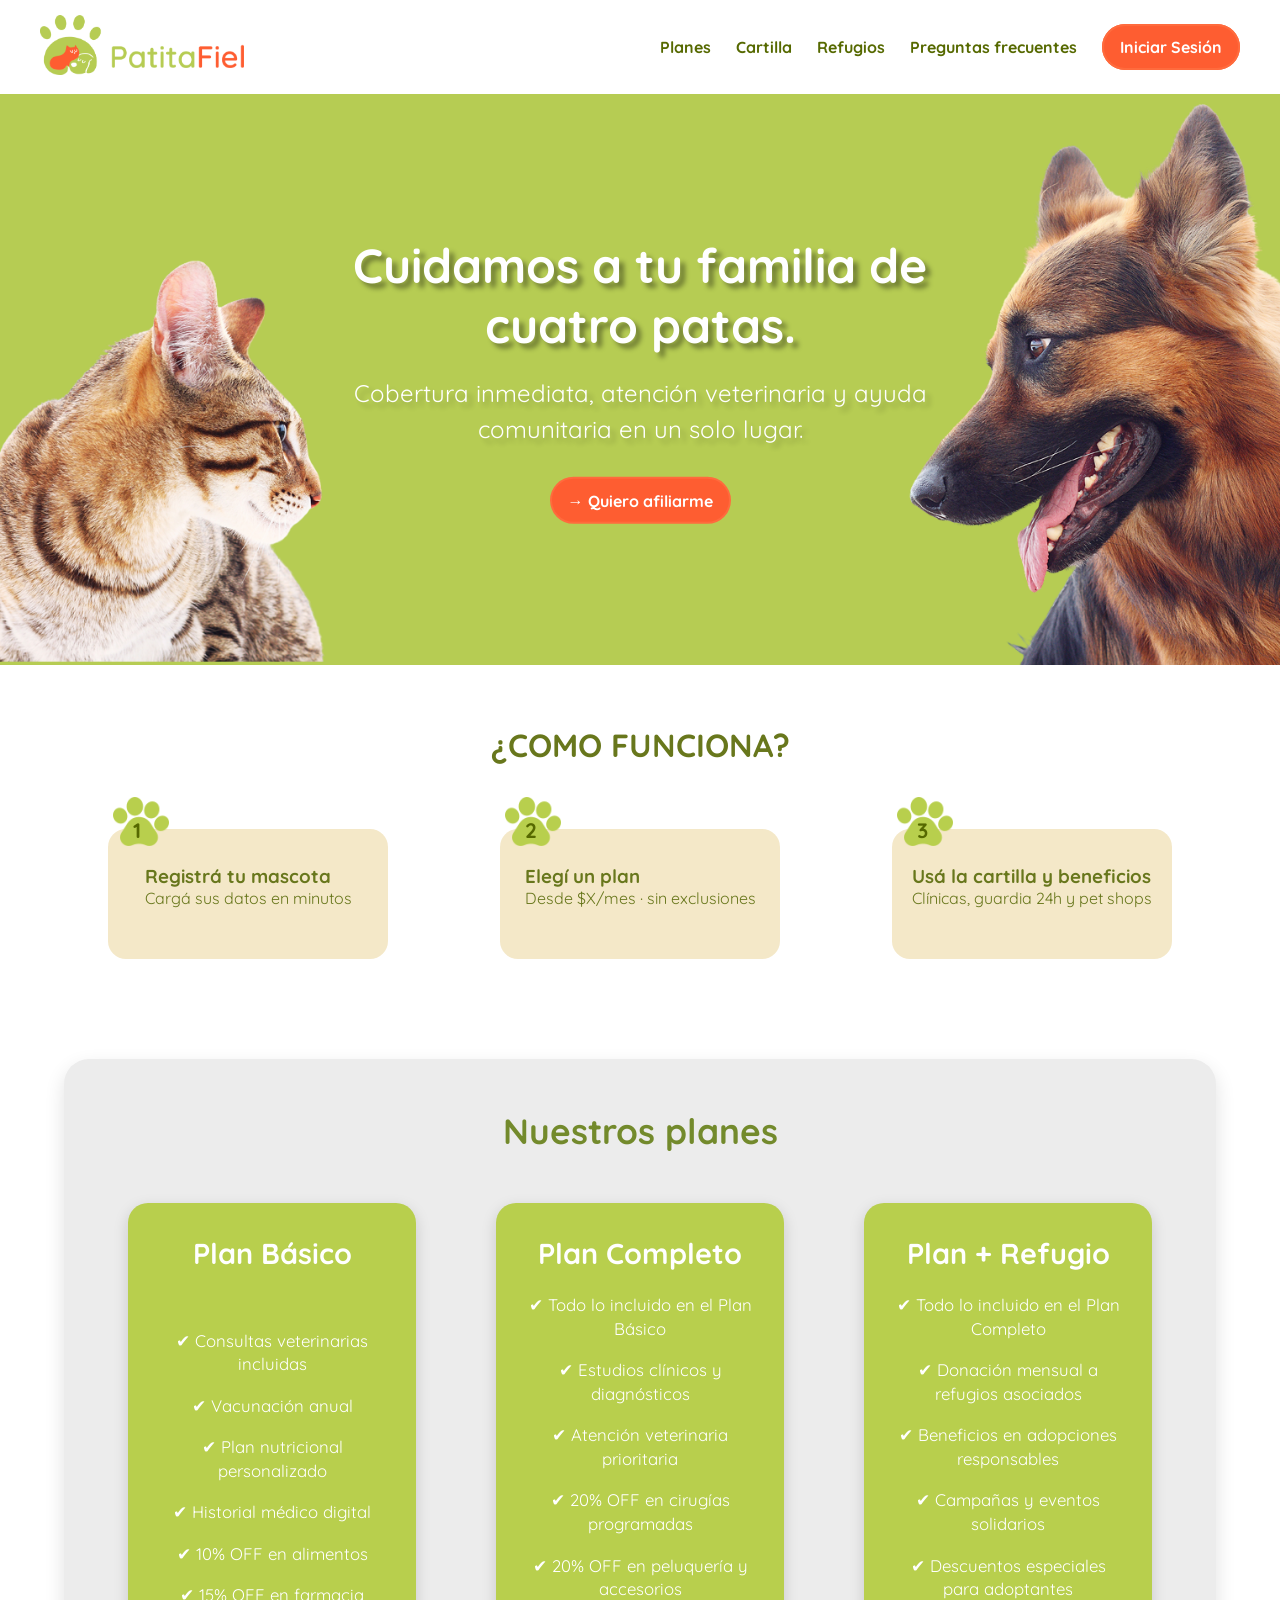
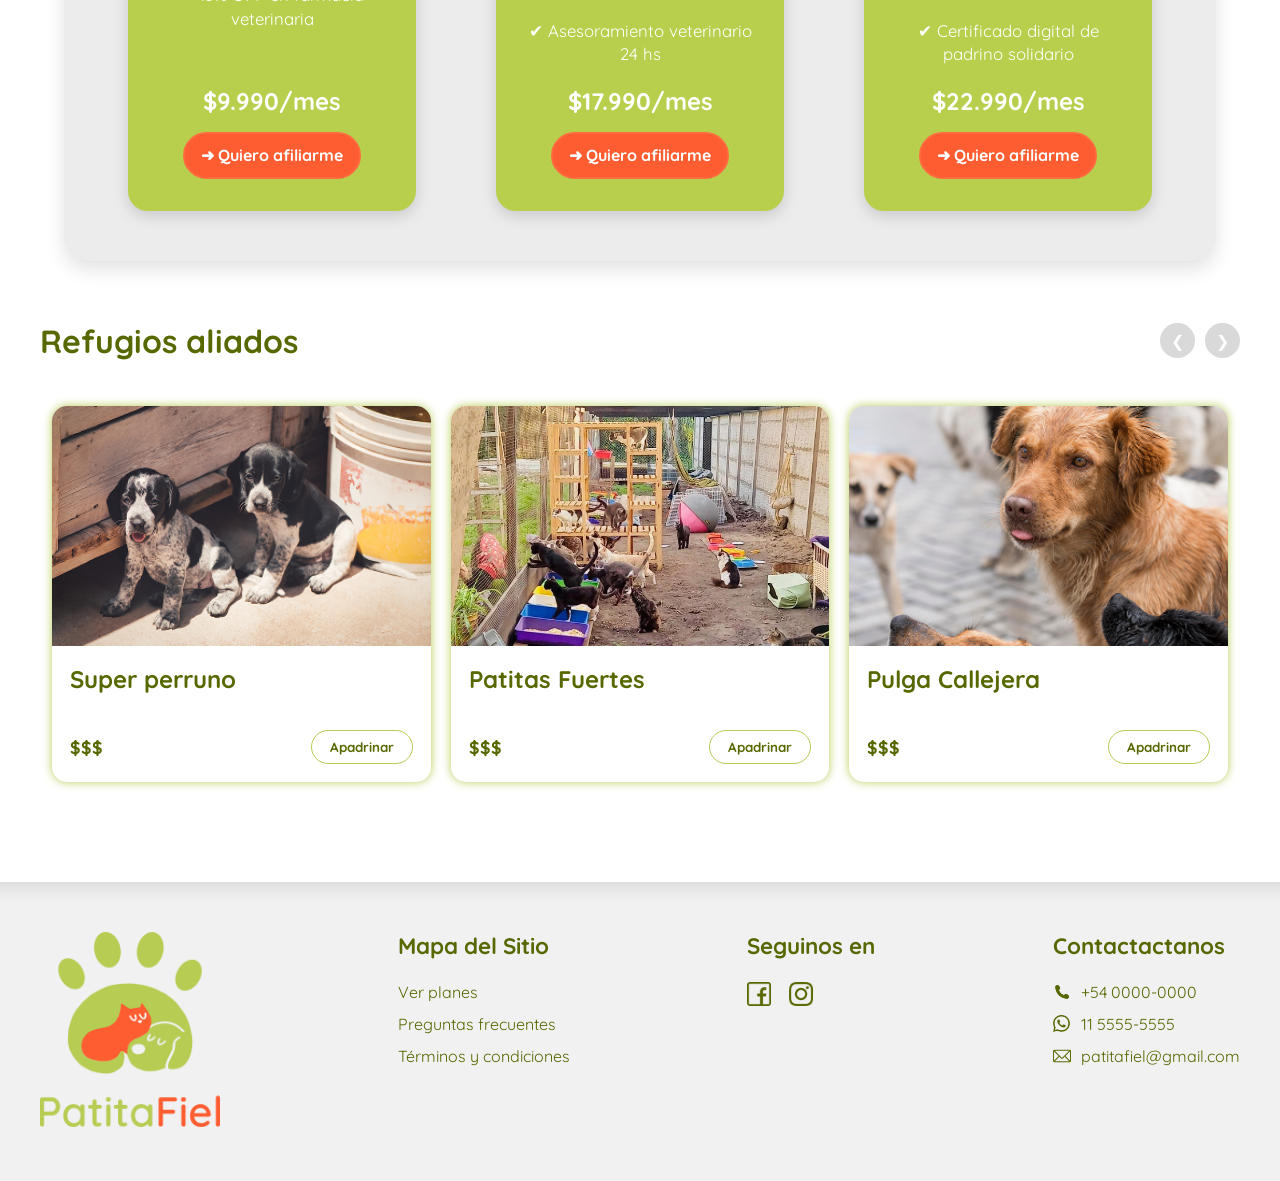
==== index.html @ d2440ea3 "first commit" ====
<!DOCTYPE html>
<html lang="es">

<head>
    <meta charset="UTF-8">
    <meta name="viewport" content="width=device-width, initial-scale=1.0">
    <title>PatitaFiel</title>
    <link rel="stylesheet" href="css/styles.css">
    <link href="https://fonts.googleapis.com/css2?family=Quicksand:wght@300;400;500;600;700&display=swap" rel="stylesheet">
</head>

<body id="top">

    <header>
        <div class="logo">
            <a href="">
                <img src="img/logo/logo-header.png" alt="PatitaFiel">
            </a>
        </div>

        <nav>
            <ul class="seccion-header">
                <li><a href="#">Planes</a></li>
                <li><a href="#">Cartilla</a></li>
                <li><a href="#">Refugios</a></li>
                <li><a href="#">Preguntas frecuentes</a></li>
                <li><a href="#" class="btn-login">Iniciar Sesión</a></li>
            </ul>
        </nav>
    </header>

  <section class="hero">

    <img src="img/fondo-header/Group 39.png" alt="Mascotas" class="hero-img">

    <div class="hero-contenido">
        <h1>
            Cuidamos a tu familia de cuatro patas.
        </h1>

        <p>
           Cobertura inmediata, atención veterinaria y ayuda comunitaria en un solo lugar.
        </p>

        <button class="btn-afiliar">
            → Quiero afiliarme
        </button>
    </div>

    </section>

<section class="funciona">

    <h2>¿COMO FUNCIONA?</h2>

    <div class="cards-funciona">

        <div class="paso">
            <div class="huella-contenedor">
                <img src="img/fondo-header/huella.png" alt="Paso 1" class="huella">
                <span class="numero">1</span>
            </div>

            <div class="card-paso">
                <h3>Registrá tu mascota</h3>
                <p>Cargá sus datos en minutos</p>
            </div>
        </div>

        <div class="paso">
            <div class="huella-contenedor">
                <img src="img/fondo-header/huella.png" alt="Paso 2" class="huella">
                <span class="numero">2</span>
            </div>

            <div class="card-paso">
                <h3>Elegí un plan</h3>
                <p>Desde $X/mes · sin exclusiones</p>
            </div>
        </div>

        <div class="paso">
            <div class="huella-contenedor">
                <img src="img/fondo-header/huella.png" alt="Paso 3" class="huella">
                <span class="numero">3</span>
            </div>

            <div class="card-paso">
                <h3>Usá la cartilla y beneficios</h3>
                <p>Clínicas, guardia 24h y pet shops</p>
            </div>
        </div>

    </div>

</section>

<section class="planes">

    <h2>Nuestros planes</h2>

    <div class="contenedor-planes">

        <div class="plan">
            <h3>Plan Básico</h3>

            <ul>
                <li>✔ Consultas veterinarias incluidas</li>
                <li>✔ Vacunación anual</li>
                <li>✔ Plan nutricional personalizado</li>
                <li>✔ Historial médico digital</li>
                <li>✔ 10% OFF en alimentos</li>
                <li>✔ 15% OFF en farmacia veterinaria</li>
            </ul>
            <div><p class="precio">$9.990/mes</p>
                <button>➜ Quiero afiliarme</button>
            </div>
        </div>

        <div class="plan">
            <h3>Plan Completo</h3>

            <ul>
                <li>✔ Todo lo incluido en el Plan Básico</li>
                <li>✔ Estudios clínicos y diagnósticos</li>
                <li>✔ Atención veterinaria prioritaria</li>
                <li>✔ 20% OFF en cirugías programadas</li>
                <li>✔ 20% OFF en peluquería y accesorios</li>
                <li>✔ Asesoramiento veterinario 24 hs</li>
            </ul>
                <div><p class="precio">$17.990/mes</p>
                <button>➜ Quiero afiliarme</button>
            </div>
        </div>

        <div class="plan">
            <h3>Plan + Refugio</h3>

            <ul>
                <li>✔ Todo lo incluido en el Plan Completo</li>
                <li>✔ Donación mensual a refugios asociados</li>
                <li>✔ Beneficios en adopciones responsables</li>
                <li>✔ Campañas y eventos solidarios</li>
                <li>✔ Descuentos especiales para adoptantes</li>
                <li>✔ Certificado digital de padrino solidario</li>
            </ul>
            <div><p class="precio">$22.990/mes</p>
                <button>➜ Quiero afiliarme</button>
            </div>
        </div>

    </div>

</section>
<section class="refugios">

    <div class="encabezado-refugios">

        <h2>Refugios aliados</h2>

        <div class="flechas">
            <button id="btn-prev">❮</button>
            <button id="btn-next">❯</button>
        </div>

    </div>

    <div class="carousel-container">

        <div class="carousel-track">

            <div class="refugio-card">
                <div class="card-content">
                    <img src="img/refugios/closeup-two-cute-auvergne-pointer-puppies 1.png" alt="Refugio">
                <h4>Super perruno</h4>

                <div class="info">
                    <span>$$$</span>
                    <button>Apadrinar</button>
                </div>
                </div>
                
            </div>

            <div class="refugio-card">
                <div class="card-content"><img src="img/refugios/1689946867727.webp" alt="Refugio">
                <h4>Patitas Fuertes</h4>

                <div class="info">
                    <span>$$$</span>
                    <button>Apadrinar</button>
                </div>
                </div>
            </div>

            <div class="refugio-card">
                <div class="card-content">
                    <img src="img/refugios/lots-cute-rescue-dogs-shelter-waiting-be-adopted 1.png" alt="Refugio">
                <h4>Pulga Callejera</h4>

                <div class="info">
                    <span>$$$</span>
                    <button>Apadrinar</button>
                </div>
                </div>
                
            </div>

            <div class="refugio-card">
                <div class="card-content">
                    <img src="img/refugios/smiley-woman-playing-with-dog-up-adoption 1.png" alt="Refugio">
                <h4>Amor animal</h4>

                <div class="info">
                    <span>$$$</span>
                    <button>Apadrinar</button>
                </div>
                </div>
            </div>

            <div class="refugio-card">
                <div class="card-content">
                    <img src="img/refugios/smiley-woman-spending-time-with-cute-rescue-dogs-shelter 1.png" alt="Refugio">
                <h4>Colitas al rescate</h4>

                <div class="info">
                    <span>$$$</span>
                    <button>Apadrinar</button>
                </div>
                </div>
                
            </div>
        </div>

    </div>

</section>

   <footer class="footer">

    <div class="footer-container">

        <div class="footer-logo">
            <a href="#top">
            <img src="img/logo/logo-footer.png" alt="PatitaFiel">
            </a> 
        </div>

        <div class="footer-col">
            <h4>Mapa del Sitio</h4>

            <a href="#planes">Ver planes</a>
            <a href="#preguntas">Preguntas frecuentes</a>
            <a href="#terminos">Términos y condiciones</a>
        </div>

        <div class="footer-col">
            <h4>Seguinos en</h4>

            <div class="redes">

                <a href="https://www.facebook.com/?locale=es_LA">
                    <img src="img/iconos/facebook.png" alt="Facebook">
                </a>

                <a href="https://www.instagram.com/">
                    <img src="img/iconos/instagram.png" alt="Instagram">
                </a>

            </div>
        </div>

        <div class="footer-col">
            <h4>Contactactanos</h4>

            <div class="contacto-item">
                <img src="img/iconos/llamar.png" alt="Teléfono">
                <span>+54 0000-0000</span>
            </div>

            <div class="contacto-item">
                <img src="img/iconos/whatsapp.png" alt="Celular">
                <span>11 5555-5555</span>
            </div>

            <div class="contacto-item">
                <img src="img/iconos/correo-electronico.png" alt="Correo">
                <span>patitafiel@gmail.com</span>
            </div>

        </div>

    </div>

</footer>

    <script src="js/script.js"></script>
</body>
</body>

</html>
---- css/styles.css ----
*{
    margin:0;
    padding:0;
    box-sizing:border-box;
    color: #68771C;
    font-family: Quicksand, sans-serif;
}

html{
    scroll-behavior:smooth;
}

body{
    background:#FFFFFF;
}

header{
    background:white;
    display:flex;
    justify-content:space-between;
    align-items:center;
    padding:15px 40px;
}

.logo img{
    height:60px;
}

nav ul{
    display:flex;
    list-style:none;
    gap:25px;
    align-items:center;
}

nav a{
    text-decoration:none;
    color:#566900;
    font-size:1em;
    font-weight: bold;
}

.seccion-header{
    display: flex;
}

.btn-login{
    background:#FE5D31;
    color:white;
    padding: 0.7em 1em;
    border-radius: 5em;
    font-weight: bold;
    border: 2px solid #FF6B3D;
    transition: all 0.3s ease;
}

.btn-login:hover{
    background-color: #FFF2D4;
    color: #566900;
    border: 2px solid #FFF2D4;
    box-shadow: 0 0 15px #566900;
    padding: 0.7em 1em;
    border-radius: 5em;
    transform: translateY(-2px);
}

/* HERO */

.hero{
    position: relative;
    background-color: #B6CC53;
}

.hero-img{
    width: 100%;
    display: block;
    max-height: 37em;
    object-fit: cover;
}

.hero-contenido{
    position: absolute;
    top: 50%;
    left: 50%;
    transform: translate(-50%, -50%);
    text-align: center;
    max-width: 650px;
    width: 100%;
}

.hero-contenido h1{
    color: #FFFFFF;
    font-size: 3em;
    margin-bottom: 20px;
    text-shadow: 5px 5px 5px rgba(0,0,0,0.4);
}

.hero-contenido p{
    color: #FFFFFF;
    margin-bottom: 30px;
    line-height: 1.5;
    font-size: 1.5em;
    text-shadow: 5px 5px 5px rgba(0,0,0,0.2);
}

.btn-afiliar{
    border: none;
    cursor: pointer;    
    background: #FE5D31;
    color: white;
    padding: 0.7em 1em;
    border-radius: 5em;
    font-weight: bold;
    font-size: 1em;
    border: 2px solid #FF6B3D;
    transition: all 0.3s ease;
}

.btn-afiliar:hover{
    background-color: #FFF2D4;
    color: #566900;
    border: 2px solid #FFF2D4;
    box-shadow: 0 0 15px #566900;
    padding: 0.7em 1em;
    border-radius: 5em;
    transform: translateY(-2px);
}

/* FUNCIONA */

.funciona{
    text-align:center;
    padding:60px 0;
}

.funciona h2{
    color:#68771C;
    font-size: 2em;
    margin-bottom:2em;
}

.cards-funciona{
    display: flex;
    gap: 7em;
    justify-content: center;
}

.paso{
    position:relative;
    width:280px;
}

.card-paso{
    background: #F4E8C8;
    border-radius: 18px;
    padding: 35px 20px 25px;
    text-align: left;
    display: flex;
    min-height: 130px;
    flex-wrap: wrap;
    align-content: center;
    flex-direction: column;
}

.huella-contenedor{
    position:absolute;
    top:-32px;
    left:5px;
}

.huella{
    width: 3.5em;
    display:block;
}

.numero{
    color: #566900;
    position: absolute;
    top: 20px;
    left: 20px;
    font-weight: 700;
    font-size: 21px
}

/* PLANES */

.planes{
    background:#ececec;
    width:90%;
    max-width:1500px;
    margin:40px auto;
    padding:50px;
    border-radius:25px;
    text-align:center;

    box-shadow:0 8px 20px rgba(0,0,0,.12);
}

.planes h2{
    color:#738a2c;
    font-size:2.2rem;
    margin-bottom:50px;
}

.contenedor-planes{
    display:flex;
    justify-content:center;
    align-items:flex-start;
    gap:80px;
    flex-wrap:wrap;
}

.plan{
    background:#b8cf4d;
    width:18em;
    height:38em;
    padding:2em;
    border-radius:20px;
    display:flex;
    flex-direction:column;
    justify-content:space-between;
    align-items:center;
    transition:all .3s ease;
    box-shadow:0 5px 15px rgba(0,0,0,.15);
}

.plan:hover{
    transform:translateY(-10px) scale(1.05);

    box-shadow:0 15px 25px rgba(0,0,0,.25);
}

.plan h3{
    color:white;
    font-size:1.8rem;
    margin-bottom:20px;
}

.plan ul{
    list-style:none;
    padding:0;
    margin:0;
}

.plan li{
    color:white;
    font-size:1.05rem;
    margin-bottom:18px;
    line-height:1.4;
}

.precio{
    color:white;
    font-size:1.5em;
    font-weight:bold;
}


.plan button{
    border: none;
    cursor: pointer;    
    background: #FE5D31;
    color: white;
    padding: 0.7em 1em;
    border-radius: 5em;
    font-weight: bold;
    font-size: 1em;
    border: 2px solid #FF6B3D;
    transition: all 0.3s ease;
    margin-top: 1em;
}

.plan button:hover{
    background-color: #FFF2D4;
    color: #566900;
    border: 2px solid #FFF2D4;
    box-shadow: 0 0 15px #566900;
    padding: 0.7em 1em;
    border-radius: 5em;
    transform: translateY(-2px);
}

/* REFUGIOS */

.refugios{
    width:1200px;
    margin:60px auto;
}

.encabezado-refugios{
    display:flex;
    justify-content:space-between;
    align-items:center;
    margin-bottom:25px;
}

.encabezado-refugios h2{
    color:#566900;
    font-size:2rem;
    margin:0;
}

.flechas{
    display:flex;
    gap:10px;
}

.flechas button{
    width:35px;
    height:35px;
    border:none;
    border-radius:50%;
    cursor:pointer;
    font-size:16px;
    background:#d9d9d9;
    color:white;
    transition:all .3s ease;
}

.flechas button:hover{
    background:#FE5D31;
}

.carousel-container{
    width:100%;
    overflow:hidden;
    padding:20px 12px;
}

.carousel-track{
    display:flex;
    gap:20px;
    transition:transform .4s ease;
}

.refugio-card{
    flex:0 0 calc((100% - 40px) / 3);
    background:white;
    border-radius:15px;
    overflow:hidden;
    box-shadow:0 0px 10px #B6CC53;
    transition:transform .3s ease,box-shadow .3s ease;
}

.refugio-card:hover{
    transform:translateY(-10px);
    box-shadow:0 0px 15px #566900;
}

.refugio-card img{
    width:100%;
    height:240px;
    object-fit:cover;
    display:block;
}

.refugio-card h4{
    color:#566900;
    padding:18px;
    font-size:1.5rem;
    margin:0;
}

.info{
    display:flex;
    justify-content:space-between;
    align-items:center;
    padding:18px;
}

.info span{
    color:#566900;
    font-weight:bold;
    font-size:1.1rem;
}

.info button{
    border:1px solid #B6CC53;
    background:white;
    color:#566900;
    padding:8px 18px;
    border-radius:20px;
    cursor:pointer;
    transition:.3s ease;
    font-weight: bold;
}

.info button:hover{
    background:#B6CC53;
    color:white;
}
/* FOOTER */

.footer{
    position:relative;
    background:#F1F1F1;
    padding:50px 0;
    margin-top:80px;
}

.footer::before{
    content:"";
    position:absolute;
    top:0;
    left:0;
    width:100%;
    height:20px;

    background:linear-gradient(
        to bottom,
        rgba(0,0,0,.08),
        rgba(0,0,0,.03),
        transparent
    );
}

.footer-container{
    width:1200px;
    margin:0 auto;

    display:flex;
    justify-content:space-between;
    align-items:flex-start;
}

.footer-logo img{
    width:180px;
    height:auto;
}

.footer-col{
    display:flex;
    flex-direction:column;
    gap:12px;
}

.footer-col h4{
    color:#566900;
    font-size:1.4rem;
    margin-bottom:10px;
}

.footer-col a{
    text-decoration:none;
    color:#566900;
    font-size:1rem;
    transition:.3s;
}

.footer-col a:hover{
    color:#FE5D31;
}

.redes{
    display:flex;
    align-items:center;
    gap:18px;
}

.redes img{
    width:24px;
    height:24px;
    object-fit:contain;
    transition:.3s;
}

.redes img:hover{
    transform:scale(1.1);
}

.contacto-item{
    display:flex;
    align-items:center;
    gap:10px;
}

.contacto-item img{
    width:18px;
    height:18px;
    object-fit:contain;
}

.contacto-item span{
    color:#566900;
    font-size:1rem;
}
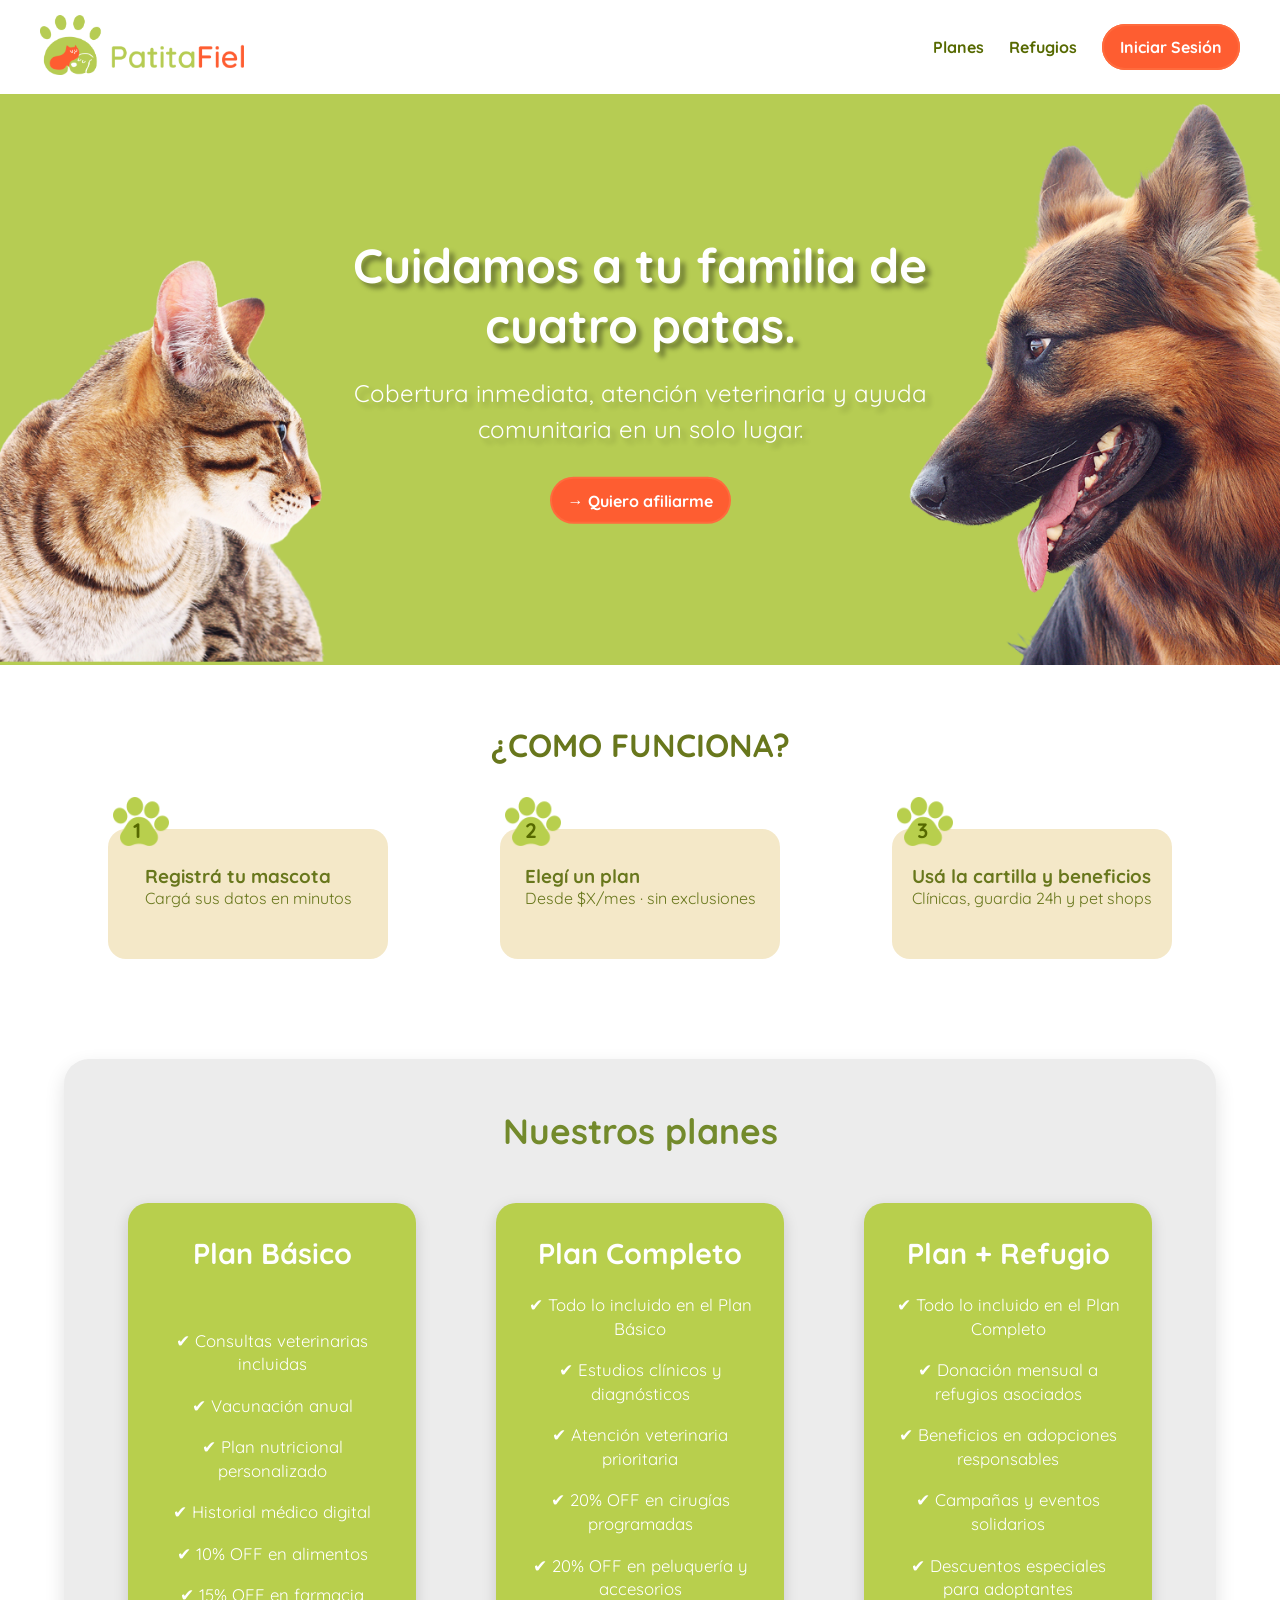
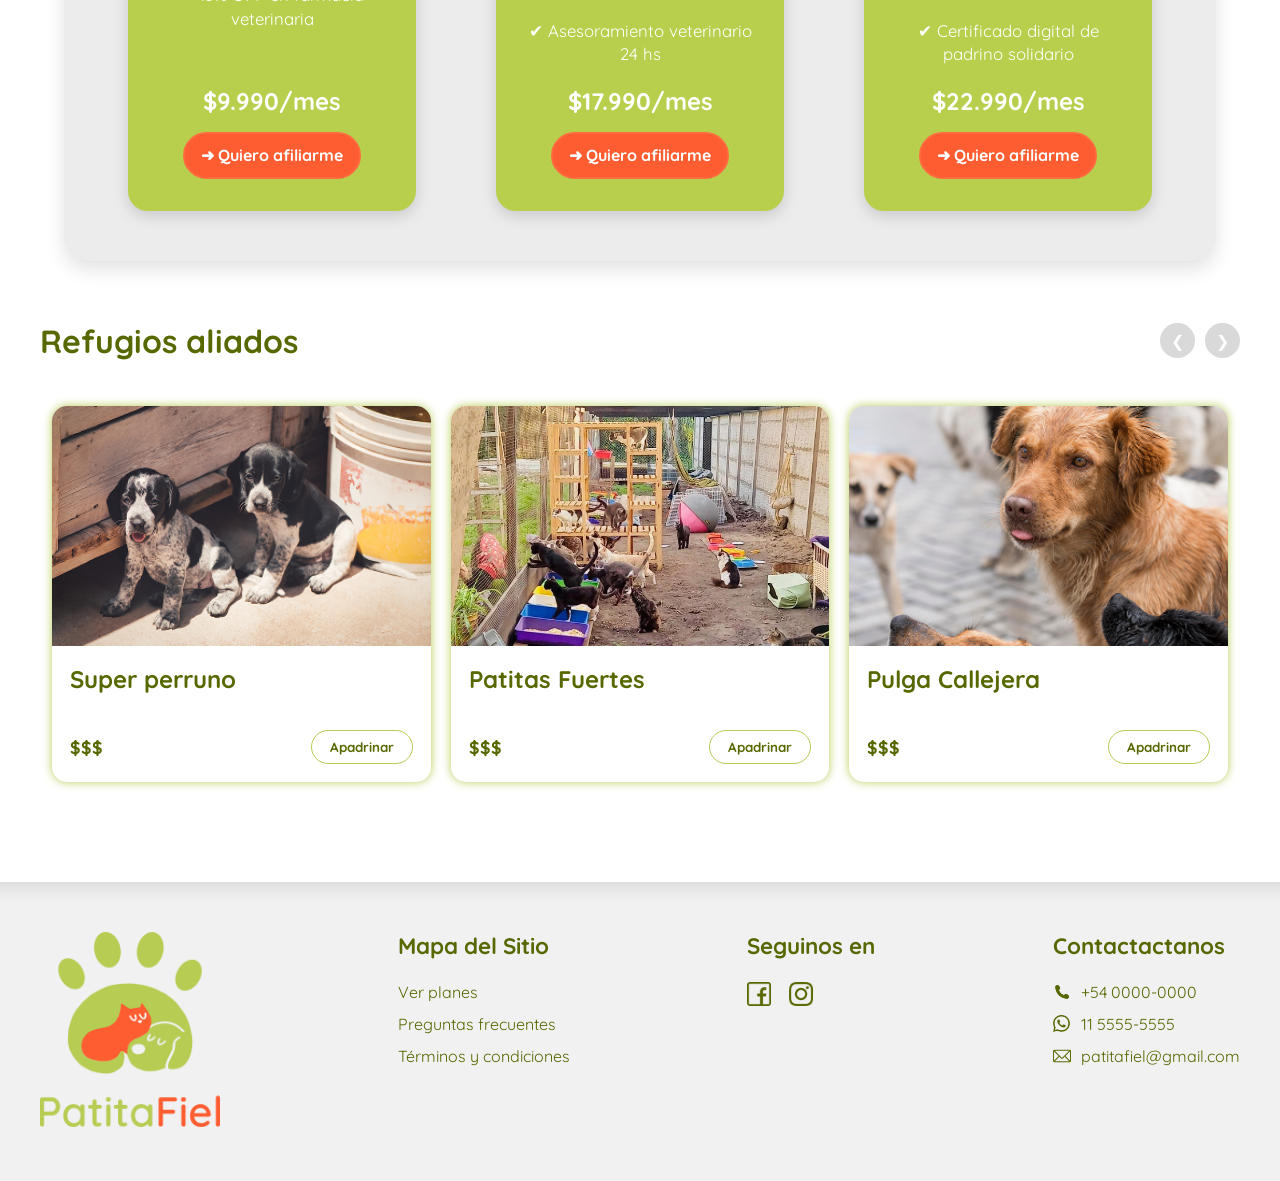
==== commit 7b0b1e12: "Panel personal Se hizo toda la vista de panel personal" ====
--- a/index.html
+++ b/index.html
@@ -13,7 +13,7 @@
 
     <header>
         <div class="logo">
-            <a href="">
+            <a href="index.html">
                 <img src="img/logo/logo-header.png" alt="PatitaFiel">
             </a>
         </div>
@@ -21,9 +21,7 @@
         <nav>
             <ul class="seccion-header">
                 <li><a href="#">Planes</a></li>
-                <li><a href="#">Cartilla</a></li>
                 <li><a href="#">Refugios</a></li>
-                <li><a href="#">Preguntas frecuentes</a></li>
                 <li><a href="#" class="btn-login">Iniciar Sesión</a></li>
             </ul>
         </nav>
--- a/css/styles.css
+++ b/css/styles.css
@@ -40,6 +40,10 @@
     font-weight: bold;
 }
 
+nav a:hover{
+    color: #FF6B3D;
+}
+
 .seccion-header{
     display: flex;
 }
@@ -55,13 +59,10 @@
 }
 
 .btn-login:hover{
-    background-color: #FFF2D4;
-    color: #566900;
-    border: 2px solid #FFF2D4;
-    box-shadow: 0 0 15px #566900;
-    padding: 0.7em 1em;
-    border-radius: 5em;
-    transform: translateY(-2px);
+    transform:translateY(-2px);
+    box-shadow:0 0 15px #FF6B3D;
+    color: white;
+
 }
 
 /* HERO */
@@ -117,13 +118,8 @@
 }
 
 .btn-afiliar:hover{
-    background-color: #FFF2D4;
-    color: #566900;
-    border: 2px solid #FFF2D4;
-    box-shadow: 0 0 15px #566900;
-    padding: 0.7em 1em;
-    border-radius: 5em;
     transform: translateY(-2px);
+    box-shadow:0 0 15px #FF6B3D;
 }
 
 /* FUNCIONA */
@@ -271,13 +267,8 @@
 }
 
 .plan button:hover{
-    background-color: #FFF2D4;
-    color: #566900;
-    border: 2px solid #FFF2D4;
-    box-shadow: 0 0 15px #566900;
-    padding: 0.7em 1em;
-    border-radius: 5em;
-    transform: translateY(-2px);
+    transform:translateY(-2px);
+    box-shadow:0 0 15px #FF6B3D;
 }
 
 /* REFUGIOS */
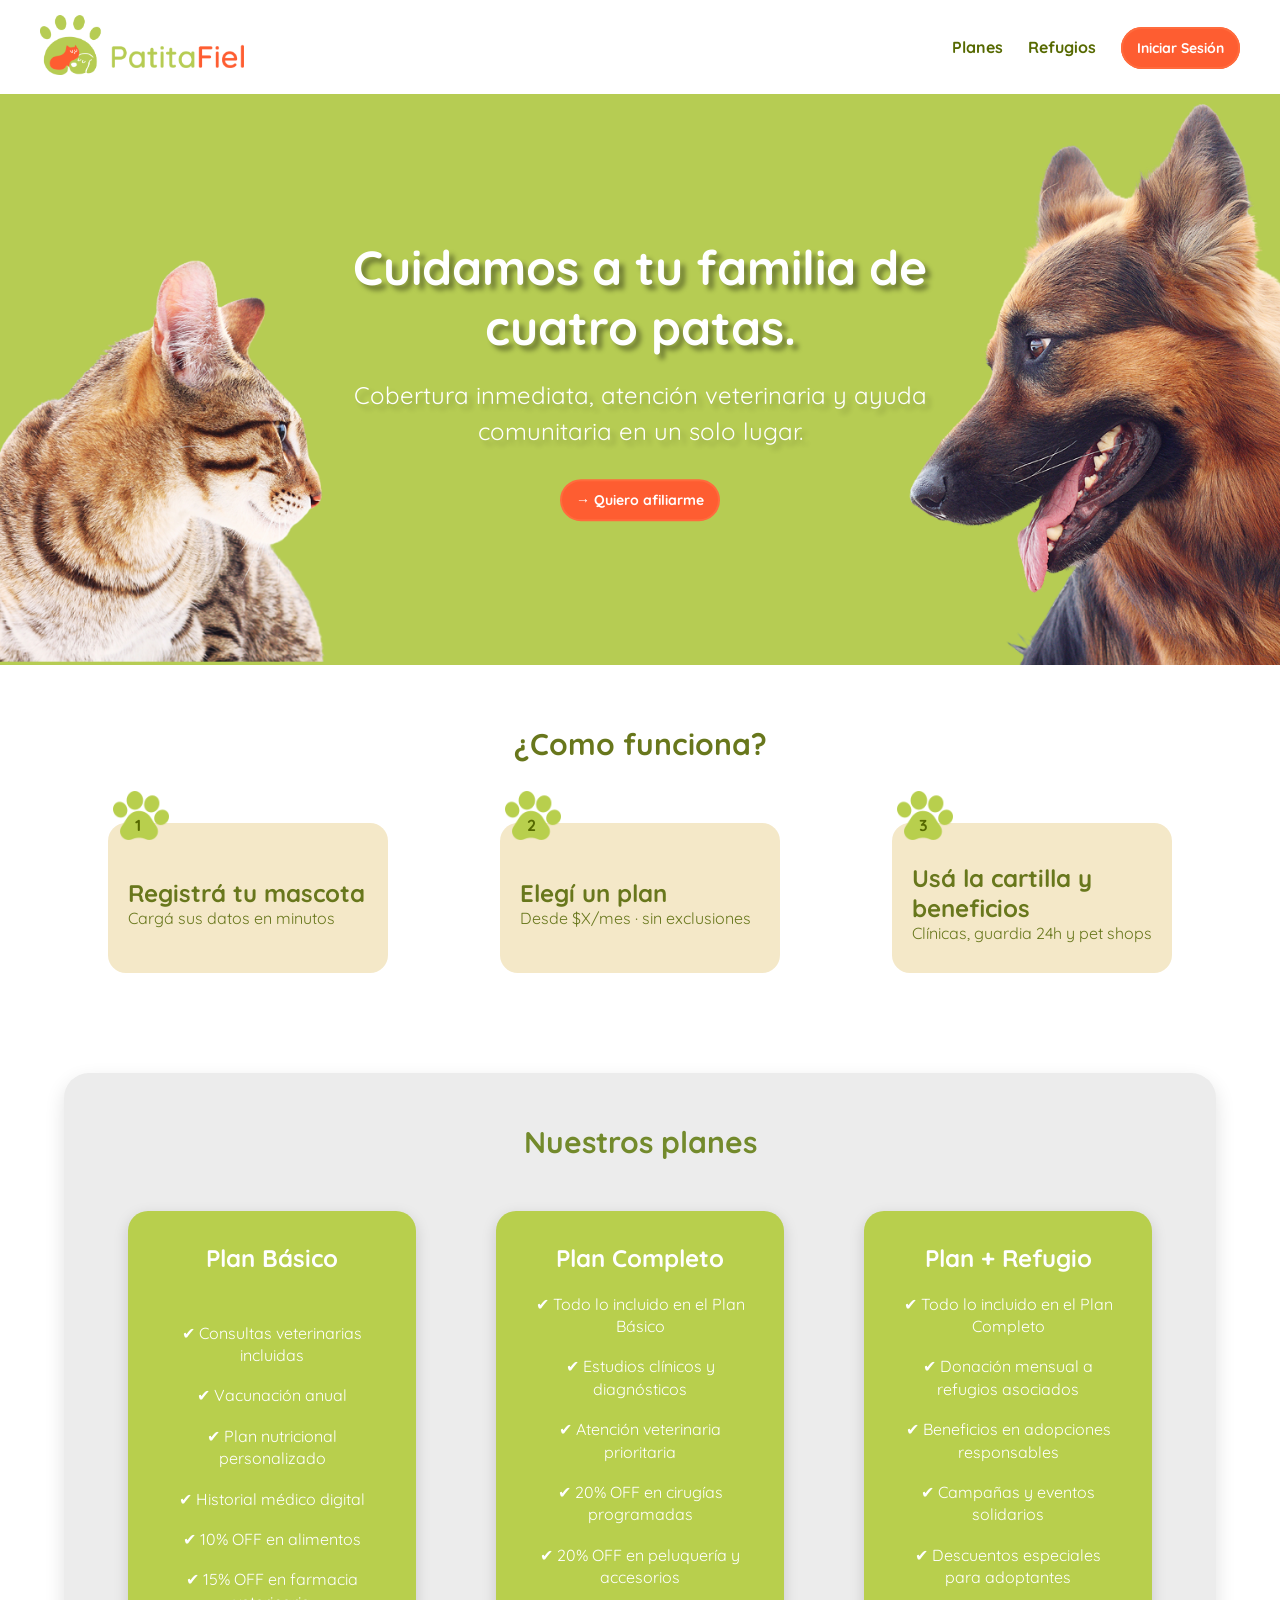
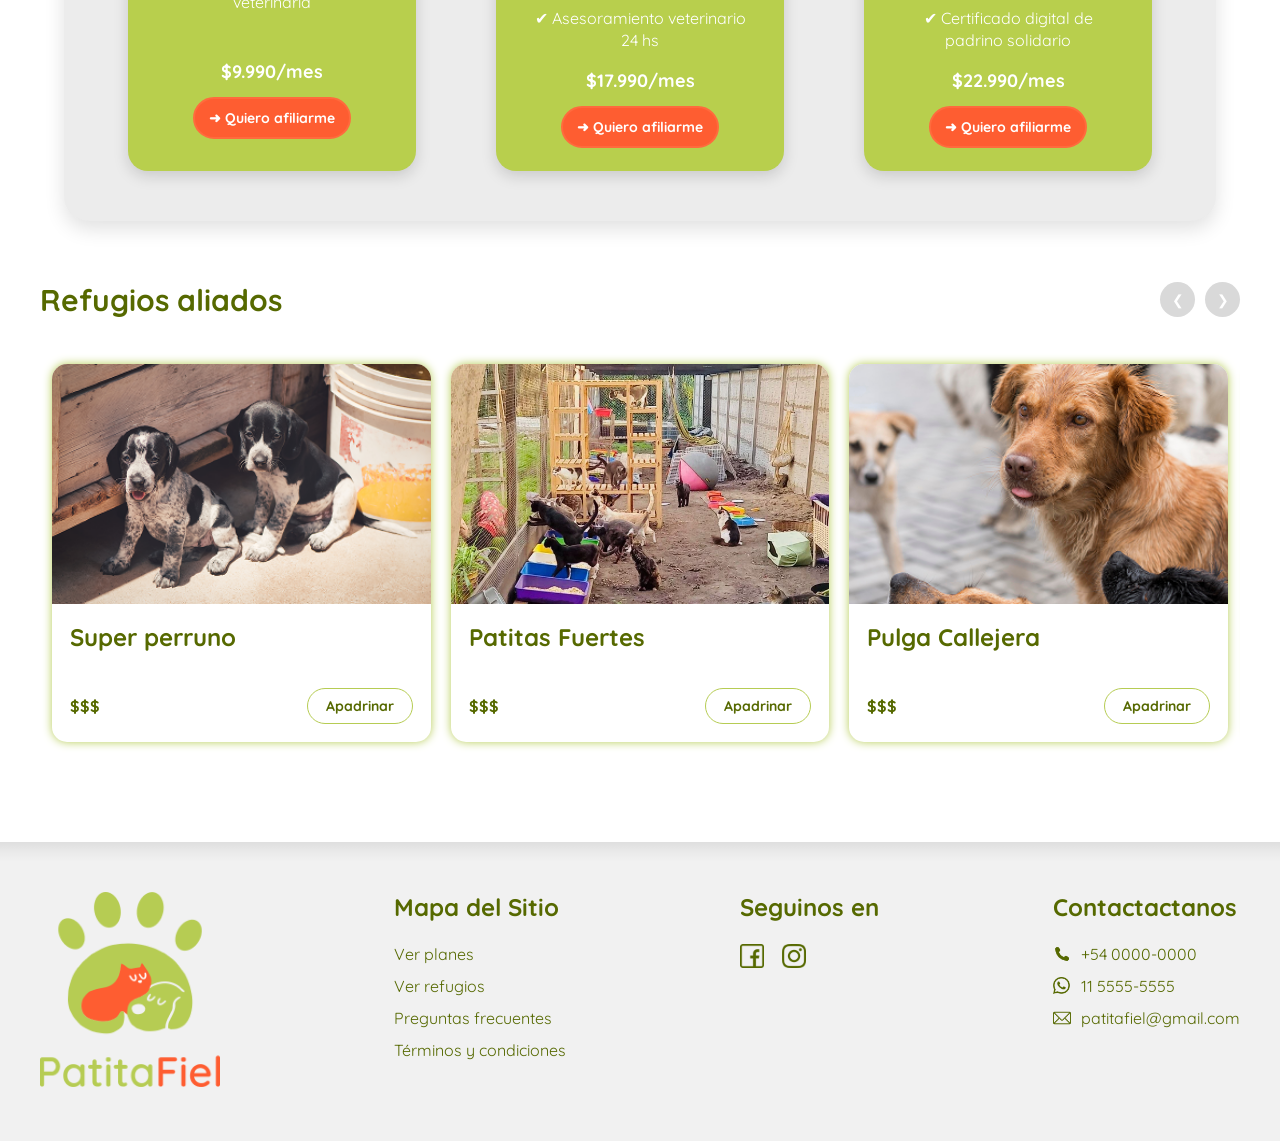
==== commit 6ee8bc5c: "Modificacion texto y reglas de diseño Se modifico el tamaño de las letras, se cambiaron los botones " ====
--- a/index.html
+++ b/index.html
@@ -6,7 +6,8 @@
     <meta name="viewport" content="width=device-width, initial-scale=1.0">
     <title>PatitaFiel</title>
     <link rel="stylesheet" href="css/styles.css">
-    <link href="https://fonts.googleapis.com/css2?family=Quicksand:wght@300;400;500;600;700&display=swap" rel="stylesheet">
+    <link href="https://fonts.googleapis.com/css2?family=Quicksand:wght@300;400;500;600;700&display=swap"
+        rel="stylesheet">
 </head>
 
 <body id="top">
@@ -20,280 +21,300 @@
 
         <nav>
             <ul class="seccion-header">
-                <li><a href="#">Planes</a></li>
-                <li><a href="#">Refugios</a></li>
-                <li><a href="#" class="btn-login">Iniciar Sesión</a></li>
+                <li><a href="#planes">Planes</a></li>
+                <li><a href="#refugios">Refugios</a></li>
+                <li><a href="/pages/iniciar-sesion.html" class="btn-login">Iniciar Sesión</a></li>
             </ul>
         </nav>
     </header>
 
-  <section class="hero">
-
-    <img src="img/fondo-header/Group 39.png" alt="Mascotas" class="hero-img">
-
-    <div class="hero-contenido">
-        <h1>
-            Cuidamos a tu familia de cuatro patas.
-        </h1>
-
-        <p>
-           Cobertura inmediata, atención veterinaria y ayuda comunitaria en un solo lugar.
-        </p>
-
-        <button class="btn-afiliar">
-            → Quiero afiliarme
-        </button>
-    </div>
+    <section class="hero">
+
+        <img src="img/fondo-header/Group 39.png" alt="Mascotas" class="hero-img">
+
+        <div class="hero-contenido">
+            <h1>
+                Cuidamos a tu familia de cuatro patas.
+            </h1>
+
+            <p>
+                Cobertura inmediata, atención veterinaria y ayuda comunitaria en un solo lugar.
+            </p>
+            <a href="/pages/iniciar-sesion.html">
+                <button class="btn-afiliar">
+                    → Quiero afiliarme
+                </button>
+            </a>
+        </div>
 
     </section>
 
-<section class="funciona">
-
-    <h2>¿COMO FUNCIONA?</h2>
-
-    <div class="cards-funciona">
-
-        <div class="paso">
-            <div class="huella-contenedor">
-                <img src="img/fondo-header/huella.png" alt="Paso 1" class="huella">
-                <span class="numero">1</span>
-            </div>
-
-            <div class="card-paso">
-                <h3>Registrá tu mascota</h3>
-                <p>Cargá sus datos en minutos</p>
-            </div>
-        </div>
-
-        <div class="paso">
-            <div class="huella-contenedor">
-                <img src="img/fondo-header/huella.png" alt="Paso 2" class="huella">
-                <span class="numero">2</span>
-            </div>
-
-            <div class="card-paso">
-                <h3>Elegí un plan</h3>
-                <p>Desde $X/mes · sin exclusiones</p>
-            </div>
-        </div>
-
-        <div class="paso">
-            <div class="huella-contenedor">
-                <img src="img/fondo-header/huella.png" alt="Paso 3" class="huella">
-                <span class="numero">3</span>
-            </div>
-
-            <div class="card-paso">
-                <h3>Usá la cartilla y beneficios</h3>
-                <p>Clínicas, guardia 24h y pet shops</p>
-            </div>
-        </div>
-
-    </div>
-
-</section>
-
-<section class="planes">
-
-    <h2>Nuestros planes</h2>
-
-    <div class="contenedor-planes">
-
-        <div class="plan">
-            <h3>Plan Básico</h3>
-
-            <ul>
-                <li>✔ Consultas veterinarias incluidas</li>
-                <li>✔ Vacunación anual</li>
-                <li>✔ Plan nutricional personalizado</li>
-                <li>✔ Historial médico digital</li>
-                <li>✔ 10% OFF en alimentos</li>
-                <li>✔ 15% OFF en farmacia veterinaria</li>
-            </ul>
-            <div><p class="precio">$9.990/mes</p>
-                <button>➜ Quiero afiliarme</button>
-            </div>
-        </div>
-
-        <div class="plan">
-            <h3>Plan Completo</h3>
-
-            <ul>
-                <li>✔ Todo lo incluido en el Plan Básico</li>
-                <li>✔ Estudios clínicos y diagnósticos</li>
-                <li>✔ Atención veterinaria prioritaria</li>
-                <li>✔ 20% OFF en cirugías programadas</li>
-                <li>✔ 20% OFF en peluquería y accesorios</li>
-                <li>✔ Asesoramiento veterinario 24 hs</li>
-            </ul>
-                <div><p class="precio">$17.990/mes</p>
-                <button>➜ Quiero afiliarme</button>
-            </div>
-        </div>
-
-        <div class="plan">
-            <h3>Plan + Refugio</h3>
-
-            <ul>
-                <li>✔ Todo lo incluido en el Plan Completo</li>
-                <li>✔ Donación mensual a refugios asociados</li>
-                <li>✔ Beneficios en adopciones responsables</li>
-                <li>✔ Campañas y eventos solidarios</li>
-                <li>✔ Descuentos especiales para adoptantes</li>
-                <li>✔ Certificado digital de padrino solidario</li>
-            </ul>
-            <div><p class="precio">$22.990/mes</p>
-                <button>➜ Quiero afiliarme</button>
-            </div>
-        </div>
-
-    </div>
-
-</section>
-<section class="refugios">
-
-    <div class="encabezado-refugios">
-
-        <h2>Refugios aliados</h2>
-
-        <div class="flechas">
-            <button id="btn-prev">❮</button>
-            <button id="btn-next">❯</button>
-        </div>
-
-    </div>
-
-    <div class="carousel-container">
-
-        <div class="carousel-track">
-
-            <div class="refugio-card">
-                <div class="card-content">
-                    <img src="img/refugios/closeup-two-cute-auvergne-pointer-puppies 1.png" alt="Refugio">
-                <h4>Super perruno</h4>
-
-                <div class="info">
-                    <span>$$$</span>
-                    <button>Apadrinar</button>
-                </div>
-                </div>
-                
-            </div>
-
-            <div class="refugio-card">
-                <div class="card-content"><img src="img/refugios/1689946867727.webp" alt="Refugio">
-                <h4>Patitas Fuertes</h4>
-
-                <div class="info">
-                    <span>$$$</span>
-                    <button>Apadrinar</button>
-                </div>
-                </div>
-            </div>
-
-            <div class="refugio-card">
-                <div class="card-content">
-                    <img src="img/refugios/lots-cute-rescue-dogs-shelter-waiting-be-adopted 1.png" alt="Refugio">
-                <h4>Pulga Callejera</h4>
-
-                <div class="info">
-                    <span>$$$</span>
-                    <button>Apadrinar</button>
-                </div>
-                </div>
-                
-            </div>
-
-            <div class="refugio-card">
-                <div class="card-content">
-                    <img src="img/refugios/smiley-woman-playing-with-dog-up-adoption 1.png" alt="Refugio">
-                <h4>Amor animal</h4>
-
-                <div class="info">
-                    <span>$$$</span>
-                    <button>Apadrinar</button>
-                </div>
-                </div>
-            </div>
-
-            <div class="refugio-card">
-                <div class="card-content">
-                    <img src="img/refugios/smiley-woman-spending-time-with-cute-rescue-dogs-shelter 1.png" alt="Refugio">
-                <h4>Colitas al rescate</h4>
-
-                <div class="info">
-                    <span>$$$</span>
-                    <button>Apadrinar</button>
-                </div>
-                </div>
-                
-            </div>
-        </div>
-
-    </div>
-
-</section>
-
-   <footer class="footer">
-
-    <div class="footer-container">
-
-        <div class="footer-logo">
-            <a href="#top">
-            <img src="img/logo/logo-footer.png" alt="PatitaFiel">
-            </a> 
-        </div>
-
-        <div class="footer-col">
-            <h4>Mapa del Sitio</h4>
-
-            <a href="#planes">Ver planes</a>
-            <a href="#preguntas">Preguntas frecuentes</a>
-            <a href="#terminos">Términos y condiciones</a>
-        </div>
-
-        <div class="footer-col">
-            <h4>Seguinos en</h4>
-
-            <div class="redes">
-
-                <a href="https://www.facebook.com/?locale=es_LA">
-                    <img src="img/iconos/facebook.png" alt="Facebook">
+    <section class="funciona">
+
+        <h2>¿Como funciona?</h2>
+
+        <div class="cards-funciona">
+
+            <div class="paso">
+                <div class="huella-contenedor">
+                    <img src="img/fondo-header/huella.png" alt="Paso 1" class="huella">
+                    <span class="numero">1</span>
+                </div>
+
+                <div class="card-paso">
+                    <h3>Registrá tu mascota</h3>
+                    <p>Cargá sus datos en minutos</p>
+                </div>
+            </div>
+
+            <div class="paso">
+                <div class="huella-contenedor">
+                    <img src="img/fondo-header/huella.png" alt="Paso 2" class="huella">
+                    <span class="numero">2</span>
+                </div>
+
+                <div class="card-paso">
+                    <h3>Elegí un plan</h3>
+                    <p>Desde $X/mes · sin exclusiones</p>
+                </div>
+            </div>
+
+            <div class="paso">
+                <div class="huella-contenedor">
+                    <img src="img/fondo-header/huella.png" alt="Paso 3" class="huella">
+                    <span class="numero">3</span>
+                </div>
+
+                <div class="card-paso">
+                    <h3>Usá la cartilla y beneficios</h3>
+                    <p>Clínicas, guardia 24h y pet shops</p>
+                </div>
+            </div>
+
+        </div>
+
+    </section>
+
+    <section class="planes" id="planes">
+
+        <h2>Nuestros planes</h2>
+
+        <div class="contenedor-planes">
+
+            <div class="plan">
+                <h3>Plan Básico</h3>
+
+                <ul>
+                    <li>✔ Consultas veterinarias incluidas</li>
+                    <li>✔ Vacunación anual</li>
+                    <li>✔ Plan nutricional personalizado</li>
+                    <li>✔ Historial médico digital</li>
+                    <li>✔ 10% OFF en alimentos</li>
+                    <li>✔ 15% OFF en farmacia veterinaria</li>
+                </ul>
+                <div>
+                    <p class="precio">$9.990/mes</p>
+                    <a href="/pages/iniciar-sesion.html">
+                        <button>➜ Quiero afiliarme</button>
+                    </a>
+                </div>
+            </div>
+
+            <div class="plan">
+                <h3>Plan Completo</h3>
+
+                <ul>
+                    <li>✔ Todo lo incluido en el Plan Básico</li>
+                    <li>✔ Estudios clínicos y diagnósticos</li>
+                    <li>✔ Atención veterinaria prioritaria</li>
+                    <li>✔ 20% OFF en cirugías programadas</li>
+                    <li>✔ 20% OFF en peluquería y accesorios</li>
+                    <li>✔ Asesoramiento veterinario 24 hs</li>
+                </ul>
+                <div>
+                    <p class="precio">$17.990/mes</p>
+                    <a href="/pages/iniciar-sesion.html">
+                        <button>➜ Quiero afiliarme</button>
+                    </a>
+                </div>
+            </div>
+
+            <div class="plan">
+                <h3>Plan + Refugio</h3>
+
+                <ul>
+                    <li>✔ Todo lo incluido en el Plan Completo</li>
+                    <li>✔ Donación mensual a refugios asociados</li>
+                    <li>✔ Beneficios en adopciones responsables</li>
+                    <li>✔ Campañas y eventos solidarios</li>
+                    <li>✔ Descuentos especiales para adoptantes</li>
+                    <li>✔ Certificado digital de padrino solidario</li>
+                </ul>
+                <div>
+                    <p class="precio">$22.990/mes</p>
+                    <a href="/pages/iniciar-sesion.html">
+                        <button>➜ Quiero afiliarme</button>
+                    </a>
+                </div>
+            </div>
+
+        </div>
+
+    </section>
+    <section class="refugios" id="refugios">
+
+        <div class="encabezado-refugios">
+
+            <h2>Refugios aliados</h2>
+
+            <div class="flechas">
+                <button id="btn-prev">❮</button>
+                <button id="btn-next">❯</button>
+            </div>
+
+        </div>
+
+        <div class="carousel-container">
+
+            <div class="carousel-track">
+
+                <div class="refugio-card">
+                    <div class="card-content">
+                        <img src="img/refugios/closeup-two-cute-auvergne-pointer-puppies 1.png" alt="Refugio">
+                        <h4>Super perruno</h4>
+
+                        <div class="info">
+                            <span>$$$</span>
+                            <button>Apadrinar</button>
+                        </div>
+                    </div>
+
+                </div>
+
+                <div class="refugio-card">
+                    <div class="card-content"><img src="img/refugios/1689946867727.webp" alt="Refugio">
+                        <h4>Patitas Fuertes</h4>
+
+                        <div class="info">
+                            <span>$$$</span>
+                            <a href="/pages/registrarse.html">
+                                <button>Apadrinar</button>
+                            </a>
+                        </div>
+                    </div>
+                </div>
+
+                <div class="refugio-card">
+                    <div class="card-content">
+                        <img src="img/refugios/lots-cute-rescue-dogs-shelter-waiting-be-adopted 1.png" alt="Refugio">
+                        <h4>Pulga Callejera</h4>
+
+                        <div class="info">
+                            <span>$$$</span>
+                            <a href="/pages/iniciar-sesion.html">
+                                <button>Apadrinar</button>
+                            </a>
+                        </div>
+                    </div>
+
+                </div>
+
+                <div class="refugio-card">
+                    <div class="card-content">
+                        <img src="img/refugios/smiley-woman-playing-with-dog-up-adoption 1.png" alt="Refugio">
+                        <h4>Amor animal</h4>
+
+                        <div class="info">
+                            <span>$$$</span>
+                            <a href="/pages/iniciar-sesion.html">
+                                <button>Apadrinar</button>
+                            </a>
+                        </div>
+                    </div>
+                </div>
+
+                <div class="refugio-card">
+                    <div class="card-content">
+                        <img src="img/refugios/smiley-woman-spending-time-with-cute-rescue-dogs-shelter 1.png"
+                            alt="Refugio">
+                        <h4>Colitas al rescate</h4>
+
+                        <div class="info">
+                            <span>$$$</span>
+                            <a href="/pages/iniciar-sesion.html">
+                                <button>Apadrinar</button>
+                            </a>
+                        </div>
+                    </div>
+
+                </div>
+            </div>
+
+        </div>
+
+    </section>
+
+    <footer class="footer">
+
+        <div class="footer-container">
+
+            <div class="footer-logo">
+                <a href="#top">
+                    <img src="img/logo/logo-footer.png" alt="PatitaFiel">
                 </a>
-
-                <a href="https://www.instagram.com/">
-                    <img src="img/iconos/instagram.png" alt="Instagram">
-                </a>
-
-            </div>
-        </div>
-
-        <div class="footer-col">
-            <h4>Contactactanos</h4>
-
-            <div class="contacto-item">
-                <img src="img/iconos/llamar.png" alt="Teléfono">
-                <span>+54 0000-0000</span>
-            </div>
-
-            <div class="contacto-item">
-                <img src="img/iconos/whatsapp.png" alt="Celular">
-                <span>11 5555-5555</span>
-            </div>
-
-            <div class="contacto-item">
-                <img src="img/iconos/correo-electronico.png" alt="Correo">
-                <span>patitafiel@gmail.com</span>
-            </div>
-
-        </div>
-
-    </div>
-
-</footer>
+            </div>
+
+            <div class="footer-col">
+                <h4>Mapa del Sitio</h4>
+
+                <a href="#planes">Ver planes</a>
+                <a href="#refugios">Ver refugios</a>
+                <a href="#preguntas">Preguntas frecuentes</a>
+                <a href="#terminos">Términos y condiciones</a>
+            </div>
+
+            <div class="footer-col">
+                <h4>Seguinos en</h4>
+
+                <div class="redes">
+
+                    <a href="https://www.facebook.com/?locale=es_LA">
+                        <img src="img/iconos/facebook.png" alt="Facebook">
+                    </a>
+
+                    <a href="https://www.instagram.com/">
+                        <img src="img/iconos/instagram.png" alt="Instagram">
+                    </a>
+
+                </div>
+            </div>
+
+            <div class="footer-col">
+                <h4>Contactactanos</h4>
+
+                <div class="contacto-item">
+                    <img src="img/iconos/llamar.png" alt="Teléfono">
+                    <span>+54 0000-0000</span>
+                </div>
+
+                <div class="contacto-item">
+                    <img src="img/iconos/whatsapp.png" alt="Celular">
+                    <span>11 5555-5555</span>
+                </div>
+
+                <div class="contacto-item">
+                    <img src="img/iconos/correo-electronico.png" alt="Correo">
+                    <span>patitafiel@gmail.com</span>
+                </div>
+
+            </div>
+
+        </div>
+
+    </footer>
 
     <script src="js/script.js"></script>
 </body>
 </body>
 
-</html>+</html>
--- a/css/styles.css
+++ b/css/styles.css
@@ -152,10 +152,10 @@
     padding: 35px 20px 25px;
     text-align: left;
     display: flex;
-    min-height: 130px;
-    flex-wrap: wrap;
+    height: 150px;
     align-content: center;
     flex-direction: column;
+    justify-content: center;
 }
 
 .huella-contenedor{
@@ -172,8 +172,8 @@
 .numero{
     color: #566900;
     position: absolute;
-    top: 20px;
-    left: 20px;
+    top: 24px;
+    left: 22px;
     font-weight: 700;
     font-size: 21px
 }
@@ -209,7 +209,7 @@
 .plan{
     background:#b8cf4d;
     width:18em;
-    height:38em;
+    height:35em;
     padding:2em;
     border-radius:20px;
     display:flex;
@@ -474,4 +474,223 @@
 .contacto-item span{
     color:#566900;
     font-size:1rem;
-}+}
+
+
+
+/*FORMULARIOS*/
+/* FORMULARIO DE REGISTRO EN PÁGINAS SEPARADAS */
+.formulario-afiliacion {
+    background: #E5E5E5;
+    padding: 60px 40px;
+    border-radius: 30px;
+    max-width: 1100px;
+    margin: 50px auto;
+    font-family: 'Quicksand', sans-serif;
+    box-shadow: 0 10px 30px rgba(0,0,0,0.05);
+    text-align: center;
+}
+
+.paso-indicador { font-size: 0.9rem; font-weight: bold; color: #8A8A8A; margin-bottom: 10px; }
+.form-titulo { font-size: 2rem; color: #000000; margin-bottom: 10px; }
+.form-subtitulo { font-size: 1rem; color: #666666; max-width: 600px; margin: 0 auto 40px auto; line-height: 1.4; }
+
+.cards-planes-registro { display: flex; justify-content: center; gap: 30px; flex-wrap: wrap; }
+
+.card-plan-registro {
+    background: #D9D9D9;
+    border-radius: 20px;
+    width: 240px;
+    padding: 30px 20px;
+    display: flex;
+    flex-direction: column;
+    align-items: center;
+    justify-content: space-between;
+    min-height: 350px;
+}
+
+.card-plan-registro h3 { color: #333333; font-size: 1.4rem; margin-bottom: 20px; }
+
+/* Renglones grises del Figma */
+.lineas-simuladas { display: flex; flex-direction: column; gap: 12px; width: 100%; align-items: center; margin-bottom: 30px; }
+.linea { height: 12px; background: #EAEAEA; border-radius: 6px; display: block; }
+.linea.larga { width: 85%; }
+.linea.media { width: 70%; }
+.linea.corta { width: 75%; }
+
+/* Convertir los enlaces en botones visuales */
+.btn-seleccionar-plan, .btn-volver, .btn-siguiente {
+    display: inline-block;
+    text-decoration: none;
+    padding: 12px 24px;
+    border-radius: 20px;
+    font-weight: bold;
+    font-family: 'Quicksand', sans-serif;
+    font-size: 1rem;
+    cursor: pointer;
+    text-align: center;
+    transition: all 0.3s ease;
+    border: none;
+}
+
+.btn-seleccionar-plan { background: #555555; color: white; width: 100%; }
+.btn-seleccionar-plan:hover { background: #333333; }
+
+/* Grid del Formulario */
+.grid-formulario { display: grid; grid-template-columns: repeat(2, 1fr); gap: 20px; text-align: left; max-width: 800px; margin: 0 auto; }
+.form-group { display: flex; flex-direction: column; gap: 8px; }
+.form-group label { font-weight: bold; color: #333333; font-size: 0.95rem; }
+.form-group input, .form-group select { padding: 12px; border: 1px solid #CCCCCC; border-radius: 10px; font-family: 'Quicksand', sans-serif; font-size: 1rem; background: #FFFFFF; outline: none; }
+
+/* Fila especial para Tipo + Número Documento */
+.row-flex { flex-direction: row; gap: 10px; }
+.w-30 { width: 30%; display: flex; flex-direction: column; gap: 8px; }
+.w-70 { width: 70%; display: flex; flex-direction: column; gap: 8px; }
+.w-30 select, .w-70 input { width: 100%; }
+
+/* Acciones */
+.form-acciones { grid-column: span 2; display: flex; justify-content: space-between; margin-top: 30px; }
+.btn-volver { background: #D9D9D9; color: #555555; }
+.btn-volver:hover { background: #CCCCCC; }
+.btn-siguiente { background: #555555; color: white; }
+.btn-siguiente:hover { background: #333333; }
+
+
+/*FORMULARIO 2*/
+/* Contenedor principal blanco con bordes redondeados */
+.form-container {
+    background-color: #ffffff;
+    border-radius: 24px;
+    padding: 40px;
+    max-width: 800px;
+    margin: 40px auto;
+    font-family: 'Quicksand', sans-serif;
+    text-align: center;
+}
+
+/* Grilla para los inputs (2 columnas iguales) */
+.form-grid {
+    display: grid;
+    grid-template-columns: 1fr 1fr;
+    gap: 20px;
+    text-align: left;
+    margin-top: 30px;
+}
+
+/* Grupos de inputs individuales */
+.form-group {
+    display: flex;
+    flex-direction: column;
+    gap: 8px;
+}
+
+.form-group label {
+    font-weight: 600;
+    font-size: 14px;
+}
+
+.form-group input, .form-group select {
+    padding: 12px;
+    border: 1px solid #e0e0e0;
+    border-radius: 8px;
+    font-size: 14px;
+}
+
+/* Fila especial para Documento + Número en la misma línea */
+.row-group {
+    display: flex;
+    flex-direction: row;
+    gap: 10px;
+}
+.sub-group {
+    display: flex;
+    flex-direction: column;
+    gap: 8px;
+}
+.num-doc {
+    flex-grow: 1; /* Hace que el campo del número ocupe el resto del espacio */
+}
+
+/* Contenedor de Botones abajo */
+.form-buttons {
+    display: flex;
+    justify-content: space-between;
+    margin-top: 40px;
+    gap: 20px;
+}
+
+.btn-primary, .btn-secondary {
+    padding: 14px 28px;
+    border-radius: 20px;
+    border: none;
+    font-weight: bold;
+    cursor: pointer;
+    flex: 1; /* Para que midan lo mismo */
+    max-width: 250px;
+}
+
+/* Colores de botones según tu mockup */
+.btn-secondary {
+    background-color: #c4c4c4;
+    color: #ffffff;
+}
+
+.btn-primary {
+    background-color: #707070;
+    color: #ffffff;
+}
+
+/* ESCALA TIPOGRAFICA GENERAL */
+h1,
+h2 {
+    font-size: 30px !important;
+}
+
+h3,
+h4 {
+    font-size: 24px !important;
+}
+
+p,
+li,
+a,
+span,
+label,
+input,
+select,
+textarea,
+strong,
+small {
+    font-size: 16px !important;
+}
+
+button,
+.btn-login,
+.btn-afiliar,
+.btn-primary,
+.btn-secondary,
+.btn-seleccionar-plan,
+.btn-volver,
+.btn-siguiente,
+.info button,
+.plan button {
+    font-size: 14px !important;
+}
+
+.hero-contenido h1 {
+    font-size: 3em !important;
+}
+
+.hero-contenido p {
+    font-size: 1.5em !important;
+}
+
+.cerrar,
+.cerrar-modal,
+.cerrarDonaciones {
+    font-size: 30px !important;
+}
+
+.precio {
+    font-size: 18px !important;
+}
